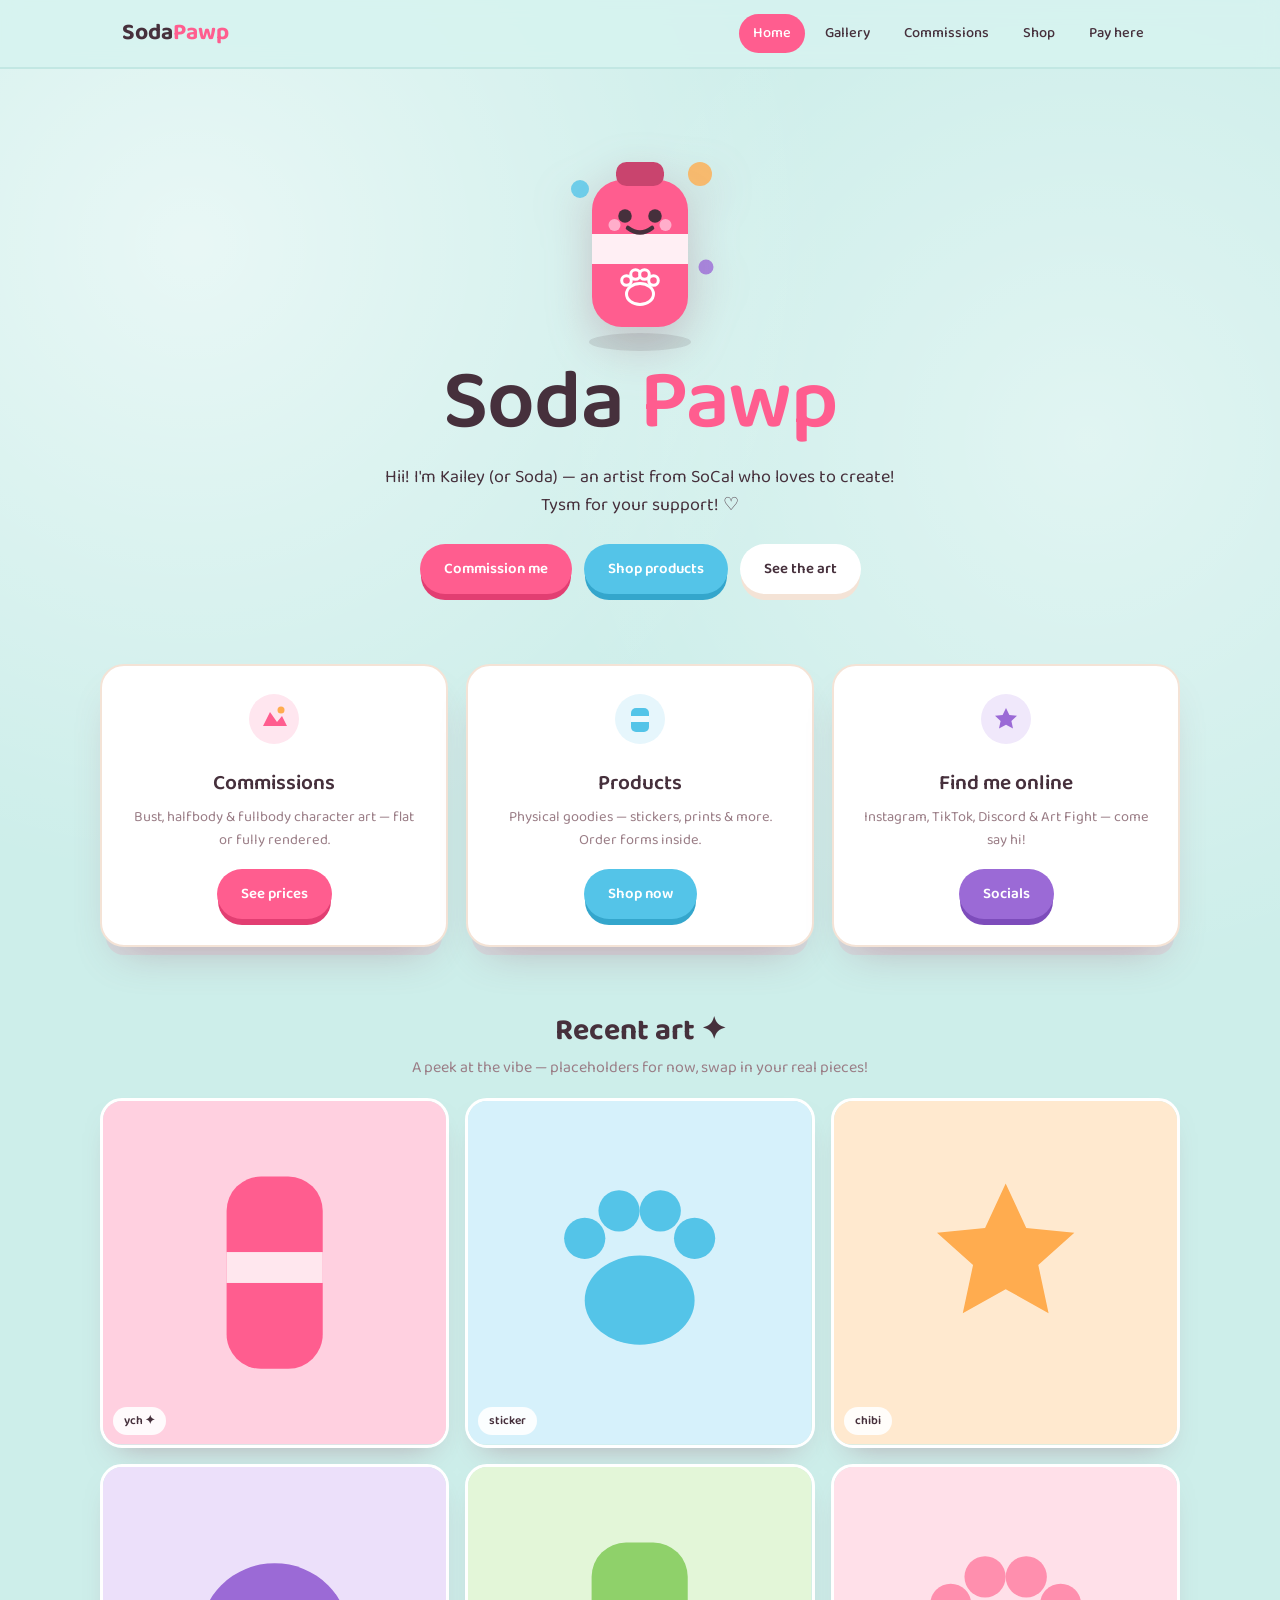
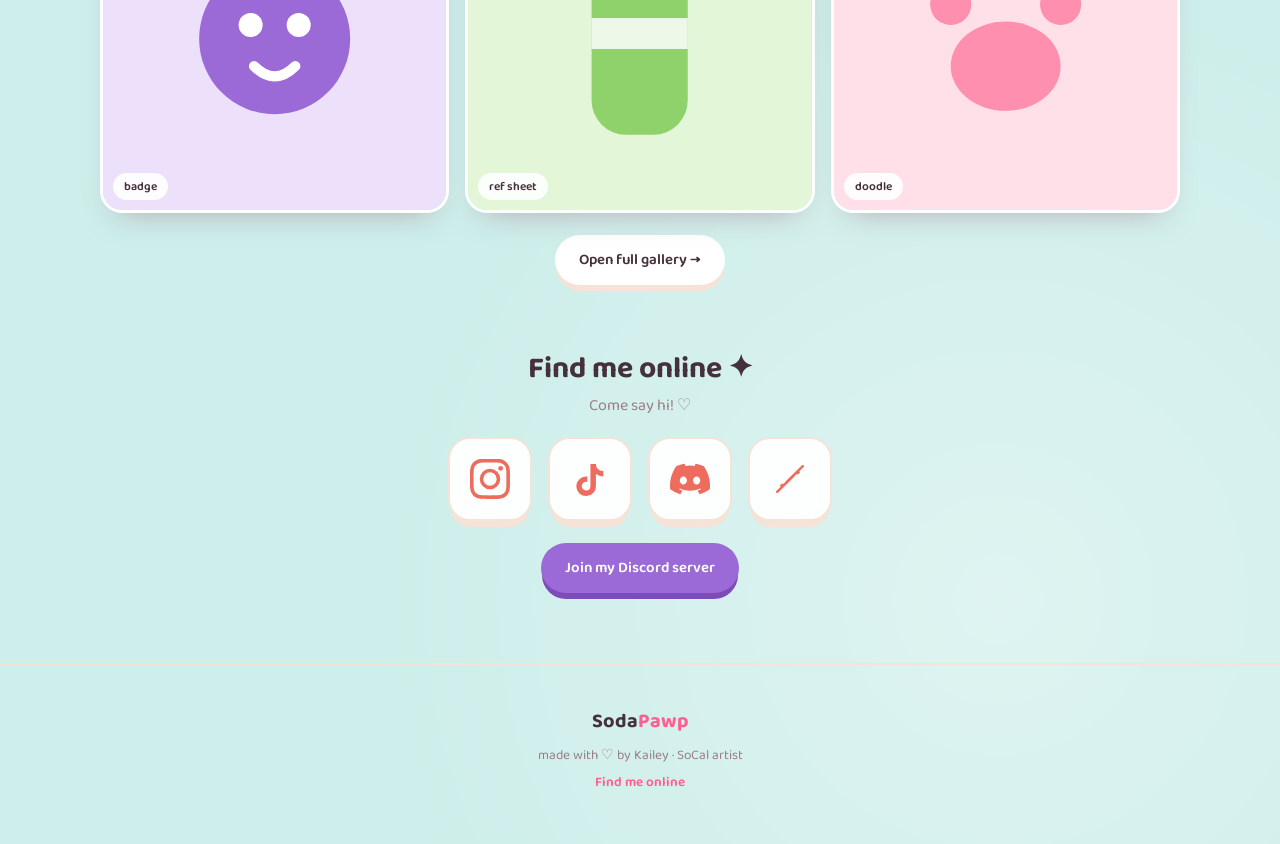
==== index.html @ 8b6763fb "Add files via upload" ====
<!DOCTYPE html>
<html lang="en">
<head>
<meta charset="UTF-8" />
<meta name="viewport" content="width=device-width, initial-scale=1.0" />
<title>Soda Pawp — art by Kailey</title>
<link rel="preconnect" href="https://fonts.googleapis.com" />
<link rel="preconnect" href="https://fonts.gstatic.com" crossorigin />
<link href="https://fonts.googleapis.com/css2?family=Baloo+2:wght@400;500;600;700;800&display=swap" rel="stylesheet" />
<link rel="stylesheet" href="style.css" />
</head>
<body>

<div class="bubbles">
  <span style="left:6%;width:40px;height:40px;background:#ff5d8f;animation-duration:15s"></span>
  <span style="left:20%;width:22px;height:22px;background:#54c4e8;animation-duration:11s;animation-delay:2s"></span>
  <span style="left:38%;width:32px;height:32px;background:#ffac4f;animation-duration:18s;animation-delay:1s"></span>
  <span style="left:55%;width:18px;height:18px;background:#9b6ad6;animation-duration:9s;animation-delay:3s"></span>
  <span style="left:70%;width:46px;height:46px;background:#8fd16a;animation-duration:20s"></span>
  <span style="left:84%;width:26px;height:26px;background:#ff5d8f;animation-duration:13s;animation-delay:2.5s"></span>
  <span style="left:92%;width:16px;height:16px;background:#54c4e8;animation-duration:10s;animation-delay:1.5s"></span>
</div>

<header>
  <div class="nav-in">
    <a class="logo" href="index.html">
      <img class="logomark" src="logo.png" alt="Soda Pawp" onerror="this.style.display='none';this.nextElementSibling.style.display='inline'">
      <span class="logo-fallback" style="display:none">Soda<b>Pawp</b></span>
    </a>
    <nav class="nav">
      <a href="index.html" class="active">Home</a>
      <a href="gallery.html">Gallery</a>
      <a href="commissions.html">Commissions</a>
      <a href="shop.html">Shop</a>
      <a href="pay.html">Pay here</a>
    </nav>
  </div>
</header>

<main>
  <section class="hero wrap">
    <img class="pfp" src="pfp.png" alt="Soda" onerror="this.style.display='none';this.nextElementSibling.style.display='block'">
    <svg class="mascot" viewBox="0 0 120 150" xmlns="http://www.w3.org/2000/svg" style="display:none">
      <ellipse cx="60" cy="142" rx="34" ry="6" fill="#46303c" opacity=".12"/>
      <rect x="28" y="34" width="64" height="98" rx="20" fill="#ff5d8f"/>
      <rect x="28" y="70" width="64" height="20" fill="#fff" opacity=".9"/>
      <rect x="44" y="22" width="32" height="16" rx="7" fill="#c9446e"/>
      <circle cx="50" cy="58" r="4.5" fill="#46303c"/><circle cx="70" cy="58" r="4.5" fill="#46303c"/>
      <path d="M52 66 Q60 72 68 66" stroke="#46303c" stroke-width="3" fill="none" stroke-linecap="round"/>
      <circle cx="43" cy="64" r="4" fill="#ffaecb"/><circle cx="77" cy="64" r="4" fill="#ffaecb"/>
      <!-- little paw on the belly -->
      <g transform="translate(60,108)" fill="#ff5d8f" stroke="#fff" stroke-width="2">
        <ellipse cx="0" cy="2" rx="9" ry="7"/><circle cx="-9" cy="-7" r="3.2"/><circle cx="-3" cy="-11" r="3.2"/><circle cx="3" cy="-11" r="3.2"/><circle cx="9" cy="-7" r="3.2"/>
      </g>
      <circle cx="20" cy="40" r="6" fill="#54c4e8" opacity=".8"/><circle cx="100" cy="30" r="8" fill="#ffac4f" opacity=".8"/><circle cx="104" cy="92" r="5" fill="#9b6ad6" opacity=".8"/>
    </svg>
    <img class="hero-logo" src="logo.png" alt="Soda Pawp" onerror="this.style.display='none';this.nextElementSibling.style.display='block'">
    <h1 style="display:none">Soda <span class="pop">Pawp</span></h1>
    <p class="lede">Hii! I'm Kailey (or Soda) — an artist from SoCal who loves to create! Tysm for your support! ♡</p>
    <div class="cta-row">
      <a class="btn btn-cherry" href="commissions.html">Commission me</a>
      <a class="btn btn-blue" href="shop.html">Shop products</a>
      <a class="btn btn-ghost" href="gallery.html">See the art</a>
    </div>
  </section>

  <section class="section wrap">
    <div class="cards">
      <div class="card">
        <svg class="ico" viewBox="0 0 54 54"><circle cx="27" cy="27" r="25" fill="#ffe6ef"/><path d="M16 34 L23 20 L30 30 L35 24 L40 34 Z" fill="#ff5d8f"/><circle cx="34" cy="18" r="3.5" fill="#ffac4f"/></svg>
        <h3>Commissions</h3>
        <p>Bust, halfbody &amp; fullbody character art — flat or fully rendered.</p>
        <a class="btn btn-cherry" href="commissions.html">See prices</a>
      </div>
      <div class="card">
        <svg class="ico" viewBox="0 0 54 54"><circle cx="27" cy="27" r="25" fill="#e6f6fc"/><rect x="18" y="16" width="18" height="24" rx="5" fill="#54c4e8"/><rect x="18" y="24" width="18" height="6" fill="#fff" opacity=".9"/></svg>
        <h3>Products</h3>
        <p>Physical goodies — stickers, prints &amp; more. Order forms inside.</p>
        <a class="btn btn-blue" href="shop.html">Shop now</a>
      </div>
      <div class="card">
        <svg class="ico" viewBox="0 0 54 54"><circle cx="27" cy="27" r="25" fill="#f0e8fb"/><path d="M27 16 l3.4 7 7.6 .8 -5.6 5.2 1.6 7.5 -7-3.8 -7 3.8 1.6-7.5 -5.6-5.2 7.6-.8 Z" fill="#9b6ad6"/></svg>
        <h3>Find me online</h3>
        <p>Instagram, TikTok, Discord &amp; Art Fight — come say hi!</p>
        <a class="btn btn-grape" href="#socials">Socials</a>
      </div>
    </div>
  </section>

  <section class="section wrap">
    <div class="center" style="margin-bottom:18px;">
      <h2 style="font-size:30px;">Recent art ✦</h2>
      <p style="color:var(--soft)">A peek at the vibe — placeholders for now, swap in your real pieces!</p>
    </div>
    <div class="art-grid" id="artGrid"></div>
    <div class="row-btns" style="margin-top:22px;">
      <a class="btn btn-ghost" href="gallery.html">Open full gallery →</a>
    </div>
  </section>

  <section class="section wrap" id="socials">
    <div class="center" style="margin-bottom:18px;">
      <h2 style="font-size:30px;">Find me online ✦</h2>
      <p style="color:var(--soft)">Come say hi! ♡</p>
    </div>
    <div class="socials">
      <a class="social" href="https://www.instagram.com/soda_pawp" target="_blank" rel="noopener" aria-label="Instagram" title="Instagram">
        <svg viewBox="0 0 24 24"><path d="M12 2.16c3.2 0 3.58.01 4.85.07 1.17.05 1.8.25 2.23.41.56.22.96.48 1.38.9.42.42.68.82.9 1.38.16.42.36 1.06.41 2.23.06 1.27.07 1.65.07 4.85s-.01 3.58-.07 4.85c-.05 1.17-.25 1.8-.41 2.23-.22.56-.48.96-.9 1.38-.42.42-.82.68-1.38.9-.42.16-1.06.36-2.23.41-1.27.06-1.65.07-4.85.07s-3.58-.01-4.85-.07c-1.17-.05-1.8-.25-2.23-.41-.56-.22-.96-.48-1.38-.9-.42-.42-.68-.82-.9-1.38-.16-.42-.36-1.06-.41-2.23C2.17 15.58 2.16 15.2 2.16 12s.01-3.58.07-4.85c.05-1.17.25-1.8.41-2.23.22-.56.48-.96.9-1.38.42-.42.82-.68 1.38-.9.42-.16 1.06-.36 2.23-.41C8.42 2.17 8.8 2.16 12 2.16M12 0C8.74 0 8.33.01 7.05.07 5.78.13 4.9.33 4.14.63c-.79.31-1.46.72-2.12 1.38C1.36 2.67.95 3.34.63 4.14.33 4.9.13 5.78.07 7.05.01 8.33 0 8.74 0 12s.01 3.67.07 4.95c.06 1.27.26 2.15.56 2.91.31.79.72 1.46 1.38 2.12.66.66 1.33 1.07 2.12 1.38.76.3 1.64.5 2.91.56C8.33 23.99 8.74 24 12 24s3.67-.01 4.95-.07c1.27-.06 2.15-.26 2.91-.56.79-.31 1.46-.72 2.12-1.38.66-.66 1.07-1.33 1.38-2.12.3-.76.5-1.64.56-2.91.06-1.28.07-1.69.07-4.95s-.01-3.67-.07-4.95c-.06-1.27-.26-2.15-.56-2.91-.31-.79-.72-1.46-1.38-2.12C21.33 1.36 20.66.95 19.86.63 19.1.33 18.22.13 16.95.07 15.67.01 15.26 0 12 0z"/><path d="M12 5.84A6.16 6.16 0 1 0 18.16 12 6.16 6.16 0 0 0 12 5.84zM12 16a4 4 0 1 1 4-4 4 4 0 0 1-4 4z"/><circle cx="18.41" cy="5.59" r="1.44"/></svg>
      </a>
      <a class="social" href="https://www.tiktok.com/@soda_pawp" target="_blank" rel="noopener" aria-label="TikTok" title="TikTok">
        <svg viewBox="0 0 24 24"><path d="M16.6 5.82a4.28 4.28 0 0 1-1.05-2.82h-3.3v13.4a2.59 2.59 0 0 1-2.59 2.5 2.59 2.59 0 1 1 .73-5.07v-3.3a5.85 5.85 0 0 0-.73-.05A5.89 5.89 0 1 0 15.55 16V9.01a7.56 7.56 0 0 0 4.45 1.43V7.14a4.28 4.28 0 0 1-3.4-1.32z"/></svg>
      </a>
      <a class="social" href="https://discord.com/users/541705473372454942" target="_blank" rel="noopener" aria-label="Discord" title="Discord">
        <svg viewBox="0 0 24 24"><path d="M20.32 4.37A19.8 19.8 0 0 0 15.45 2.86a.07.07 0 0 0-.08.04c-.21.37-.44.86-.6 1.24a18.27 18.27 0 0 0-5.48 0 12.6 12.6 0 0 0-.61-1.24.08.08 0 0 0-.08-.04A19.74 19.74 0 0 0 3.7 4.37a.07.07 0 0 0-.03.03C.53 9.05-.32 13.58.1 18.06a.08.08 0 0 0 .03.05 19.9 19.9 0 0 0 5.99 3.03.08.08 0 0 0 .09-.03c.46-.63.87-1.29 1.23-1.99a.08.08 0 0 0-.04-.11 13.1 13.1 0 0 1-1.87-.89.08.08 0 0 1-.01-.13c.13-.09.25-.19.37-.29a.08.08 0 0 1 .08-.01c3.93 1.79 8.18 1.79 12.06 0a.08.08 0 0 1 .08.01c.12.1.24.2.37.29a.08.08 0 0 1-.01.13c-.6.35-1.22.65-1.87.89a.08.08 0 0 0-.04.11c.36.7.78 1.36 1.23 1.99a.08.08 0 0 0 .09.03 19.84 19.84 0 0 0 6-3.03.08.08 0 0 0 .03-.05c.5-5.18-.84-9.67-3.55-13.66a.06.06 0 0 0-.03-.03zM8.02 15.33c-1.18 0-2.16-1.08-2.16-2.42s.96-2.42 2.16-2.42c1.21 0 2.18 1.09 2.16 2.42 0 1.34-.96 2.42-2.16 2.42zm7.97 0c-1.18 0-2.16-1.08-2.16-2.42s.96-2.42 2.16-2.42c1.21 0 2.18 1.09 2.16 2.42 0 1.34-.95 2.42-2.16 2.42z"/></svg>
      </a>
      <a class="social" href="https://artfight.net/~Soda_Pawp" target="_blank" rel="noopener" aria-label="Art Fight" title="Art Fight">
        <svg viewBox="0 0 24 24"><path d="M3.8 20.2c-.3-.3-.3-.74 0-1.04L14 9l1.04 1.04L4.84 20.2c-.3.3-.74.3-1.04 0zM15.66 8.34l1.4-1.4 1.04 1.04-1.4 1.4-1.04-1.04z"/><path d="M20.2 3.8c.3.3.3.74 0 1.04L10 15.04 8.96 14 19.16 3.8c.3-.3.74-.3 1.04 0zM8.34 15.66l-1.4 1.4L5.9 16l1.4-1.4 1.04 1.06z"/></svg>
      </a>
    </div>
    <div class="row-btns" style="margin-top:22px;">
      <a class="btn btn-grape" href="https://discord.gg/8Wh9SK5pm" target="_blank" rel="noopener">Join my Discord server</a>
    </div>
  </section>
</main>

<footer>
  <a class="logo" href="index.html"><img class="logomark" src="logo.png" alt="Soda Pawp" onerror="this.style.display='none';this.nextElementSibling.style.display='inline'"><span class="logo-fallback" style="display:none">Soda<b>Pawp</b></span></a>
  <div>made with ♡ by Kailey · SoCal artist</div>
  <div style="margin-top:6px;"><a href="contact.html">Find me online</a></div>
</footer>

<script src="images.js"></script>
<script>
  // cute placeholder art tiles (swap for real images later)
  const palettes=[['#ff5d8f','#ffd0e0'],['#54c4e8','#d6f1fb'],['#ffac4f','#ffe9cf'],['#9b6ad6','#ece0fa'],['#8fd16a','#e3f6d8'],['#ff8fae','#ffe0e9']];
  const motifs=[
    c=>`<rect x="36" y="22" width="28" height="56" rx="10" fill="${c[0]}"/><rect x="36" y="44" width="28" height="9" fill="#fff" opacity=".85"/>`,
    c=>`<g fill="${c[0]}"><ellipse cx="50" cy="58" rx="16" ry="13"/><circle cx="34" cy="40" r="6"/><circle cx="44" cy="32" r="6"/><circle cx="56" cy="32" r="6"/><circle cx="66" cy="40" r="6"/></g>`,
    c=>`<path d="M50 24 l6 13 14 1.4 -10.5 9.4 3 14 -12.5-7 -12.5 7 3-14 -10.5-9.4 14-1.4 Z" fill="${c[0]}"/>`,
    c=>`<circle cx="50" cy="50" r="22" fill="${c[0]}"/><circle cx="43" cy="46" r="3.5" fill="#fff"/><circle cx="57" cy="46" r="3.5" fill="#fff"/><path d="M44 58 Q50 64 56 58" stroke="#fff" stroke-width="3" fill="none" stroke-linecap="round"/>`
  ];
  const tags=['ych ✦','sticker','chibi','badge','ref sheet','doodle'];
  const drive=window.SODA_IMAGES||[];const driveUrl=window.driveUrl;
  let html='';
  for(let i=0;i<6;i++){const c=palettes[i%palettes.length];const m=motifs[i%motifs.length];
    const src=drive[i]?driveUrl(drive[i]):`images/art-${i+1}.jpg`;
    html+=`<a class="art" href="gallery.html"><svg viewBox="0 0 100 100"><rect width="100" height="100" fill="${c[1]}"/>${m(c)}</svg><img src="${src}" alt="" referrerpolicy="no-referrer" onerror="this.remove()"><span class="tag">${tags[i%tags.length]}</span></a>`;}
  document.getElementById('artGrid').innerHTML=html;
</script>
</body>
</html>
---- style.css ----
/* ===== Soda Pawp — fizzy soda-pop styles ===== */
:root{
  --cream:#fff6ec;     /* cream soda background */
  --paper:#ffffff;
  --ink:#46303c;       /* deep plum-brown text */
  --soft:#9a7d86;
  --cherry:#ff5d8f;    /* primary pink pop */
  --grape:#9b6ad6;
  --blue:#54c4e8;
  --orange:#ffac4f;
  --lime:#8fd16a;
  --line:#f4e3d6;
  --shadow:0 14px 0 -6px rgba(255,93,143,.12), 0 22px 44px -22px rgba(150,90,110,.45);
}
*{box-sizing:border-box;margin:0;padding:0;}
html{scroll-behavior:smooth;}
body{
  font-family:'Baloo 2',sans-serif; color:var(--ink); background:#cdeeea;
  line-height:1.6; -webkit-font-smoothing:antialiased; overflow-x:hidden;
  background-image:radial-gradient(circle at 15% 10%, rgba(255,255,255,.55), transparent 26%),
                   radial-gradient(circle at 85% 18%, rgba(255,255,255,.4), transparent 24%),
                   radial-gradient(circle at 78% 90%, rgba(255,255,255,.35), transparent 26%);
}
.wrap{max-width:1080px;margin:0 auto;padding:0 22px;}
h1,h2,h3,.logo,.btn,.nav a,.pill{font-family:'Baloo 2',sans-serif;font-weight:700;}
a{color:inherit;}

/* floating bubbles */
.bubbles{position:fixed;inset:0;z-index:0;pointer-events:none;overflow:hidden;}
.bubbles span{position:absolute;bottom:-60px;opacity:.7;animation:rise linear infinite;
  clip-path:polygon(50% 0%,61% 35%,98% 35%,68% 57%,79% 91%,50% 70%,21% 91%,32% 57%,2% 35%,39% 35%);}
@keyframes rise{to{transform:translateY(-115vh) rotate(40deg);opacity:0;}}

/* nav */
header{position:sticky;top:0;z-index:30;background:rgba(214,243,240,.88);backdrop-filter:blur(10px);border-bottom:2px solid #c2e7e3;}
.nav-in{display:flex;align-items:center;justify-content:space-between;gap:14px;padding:14px 22px;max-width:1080px;margin:0 auto;}
.logo{display:flex;align-items:center;gap:9px;font-size:23px;font-weight:700;color:var(--ink);text-decoration:none;}
.logo .can{width:26px;height:32px;}
.logo .logomark{height:42px;width:auto;display:block;}
.logo b{color:var(--cherry);}
footer .logo .logomark{height:34px;}
.nav{display:flex;gap:6px;flex-wrap:wrap;}
.nav a{font-size:14.5px;font-weight:500;text-decoration:none;padding:8px 14px;border-radius:30px;transition:.18s;color:var(--ink);}
.nav a:hover{background:#fff;box-shadow:0 4px 14px -6px rgba(150,90,110,.4);}
.nav a.active{background:var(--cherry);color:#fff;}
@media(max-width:620px){.nav a{padding:7px 10px;font-size:13px;}.logo{font-size:19px;}}

/* buttons */
.btn{display:inline-flex;align-items:center;gap:8px;font-size:15px;font-weight:600;text-decoration:none;
  padding:13px 24px;border-radius:40px;border:none;cursor:pointer;transition:transform .15s, box-shadow .15s;}
.btn:active{transform:translateY(2px);}
.btn-cherry{background:var(--cherry);color:#fff;box-shadow:0 7px 0 -1px #e23e72;}
.btn-cherry:hover{transform:translateY(-2px);box-shadow:0 9px 0 -1px #e23e72;}
.btn-grape{background:var(--grape);color:#fff;box-shadow:0 7px 0 -1px #7d4cbb;}
.btn-grape:hover{transform:translateY(-2px);}
.btn-blue{background:var(--blue);color:#fff;box-shadow:0 7px 0 -1px #34a6cc;}
.btn-blue:hover{transform:translateY(-2px);}
.btn-ghost{background:#fff;color:var(--ink);box-shadow:0 7px 0 -1px var(--line);}
.btn-ghost:hover{transform:translateY(-2px);}

/* page shell */
main{position:relative;z-index:1;}
.page-head{text-align:center;padding:54px 0 26px;}
.page-head h1{font-size:clamp(34px,6vw,52px);font-weight:600;line-height:1.05;}
.page-head p{color:var(--soft);font-size:16px;margin-top:10px;}
.section{padding:30px 0;}

/* sticker badge */
.pill{display:inline-block;font-size:12.5px;font-weight:600;letter-spacing:.4px;padding:6px 14px;border-radius:30px;
  background:#fff;border:2px dashed var(--orange);color:var(--ink);transform:rotate(-2deg);}
.pill.open{border-color:var(--lime);} .pill.closed{border-color:var(--cherry);}

/* hero */
.hero{text-align:center;padding:60px 0 40px;}
.hero h1{font-size:clamp(42px,9vw,84px);font-weight:600;line-height:.98;letter-spacing:-1px;}
.hero h1 .pop{color:var(--cherry);}
.hero .mascot{width:clamp(120px,28vw,180px);height:auto;margin:0 auto 8px;display:block;filter:drop-shadow(0 16px 22px rgba(150,90,110,.3));}
.hero .lede{max-width:520px;margin:18px auto 8px;font-size:18px;color:var(--ink);}
.hero .cta-row{display:flex;gap:12px;justify-content:center;flex-wrap:wrap;margin-top:24px;}

/* cards grid */
.cards{display:grid;grid-template-columns:repeat(3,1fr);gap:18px;}
@media(max-width:760px){.cards{grid-template-columns:1fr;}}
.card{background:var(--paper);border:2px solid var(--line);border-radius:24px;padding:26px;text-align:center;
  box-shadow:var(--shadow);transition:transform .18s;}
.card:hover{transform:translateY(-5px) rotate(-.6deg);}
.card .ico{width:54px;height:54px;margin:0 auto 12px;}
.card h3{font-size:21px;font-weight:600;margin-bottom:6px;}
.card p{color:var(--soft);font-size:14.5px;margin-bottom:16px;}

/* hero profile pic */
.hero .pfp{width:clamp(150px,32vw,210px);height:auto;border-radius:50%;margin:0 auto 10px;display:block;
  box-shadow:0 16px 30px -16px rgba(60,110,110,.5);}
.hero .hero-logo{width:min(460px,84%);height:auto;display:block;margin:6px auto 0;}

/* social icon buttons */
.socials{display:flex;gap:16px;justify-content:center;flex-wrap:wrap;}
.social{width:84px;height:84px;background:#fdfffe;border:2px solid var(--line);border-radius:22px;
  display:flex;align-items:center;justify-content:center;box-shadow:0 9px 0 -3px var(--line);transition:transform .16s,box-shadow .16s;}
.social:hover{transform:translateY(-4px) rotate(-2deg);box-shadow:0 13px 0 -3px var(--line);}
.social svg{width:40px;height:40px;fill:#ee6c5d;}
@media(max-width:480px){.social{width:70px;height:70px;}.social svg{width:34px;height:34px;}}

/* how to order steps */
.steps{display:grid;grid-template-columns:repeat(3,1fr);gap:16px;max-width:820px;margin:0 auto;}
@media(max-width:760px){.steps{grid-template-columns:1fr;}}
.step{background:var(--paper);border:2px solid var(--line);border-radius:22px;padding:24px 22px;text-align:center;box-shadow:var(--shadow);}
.step .num{width:42px;height:42px;line-height:42px;border-radius:50%;background:var(--cherry);color:#fff;font-family:'Baloo 2',sans-serif;font-weight:700;font-size:20px;margin:0 auto 12px;}
.step h3{font-size:18px;margin-bottom:6px;}
.step p{color:var(--soft);font-size:14px;}

/* art grid */
.art-grid{display:grid;grid-template-columns:repeat(3,1fr);gap:16px;}
@media(max-width:760px){.art-grid{grid-template-columns:repeat(2,1fr);}}
.art{display:block;aspect-ratio:1/1;border-radius:22px;overflow:hidden;position:relative;border:3px solid #fff;
  box-shadow:0 16px 30px -18px rgba(150,90,110,.5);transition:transform .18s;text-decoration:none;color:inherit;}
.art:hover{transform:scale(1.03) rotate(-1deg);}
.art svg{position:absolute;inset:0;width:100%;height:100%;}
.art img{position:absolute;inset:0;width:100%;height:100%;object-fit:cover;z-index:1;}
.art .tag{position:absolute;left:10px;bottom:10px;font-family:'Baloo 2',sans-serif;font-size:12px;font-weight:600;
  background:rgba(255,255,255,.9);padding:4px 11px;border-radius:20px;color:var(--ink);}

/* price cards */
.prices{display:grid;grid-template-columns:repeat(3,1fr);gap:18px;}
@media(max-width:760px){.prices{grid-template-columns:1fr;}}
.price{background:var(--paper);border:2px solid var(--line);border-radius:24px;padding:24px;text-align:center;box-shadow:var(--shadow);}
.price .ptype{font-family:'Baloo 2',sans-serif;font-size:20px;font-weight:600;margin-bottom:14px;}
.price .row{display:flex;justify-content:space-between;font-size:15px;padding:9px 0;border-top:1px dashed var(--line);}
.price .row span:first-child{color:var(--soft);}
.price .row b{font-family:'Baloo 2',sans-serif;color:var(--cherry);font-size:18px;}

.note{background:#fff;border:2px dashed var(--line);border-radius:20px;padding:18px 22px;text-align:center;color:var(--soft);font-size:14.5px;}
.center{text-align:center;}
.row-btns{display:flex;gap:12px;justify-content:center;flex-wrap:wrap;margin-top:8px;}

/* pay / social list */
.linklist{display:grid;grid-template-columns:repeat(2,1fr);gap:12px;max-width:640px;margin:0 auto;}
@media(max-width:560px){.linklist{grid-template-columns:1fr;}}
.linkrow{display:flex;align-items:center;gap:12px;background:#fff;border:2px solid var(--line);border-radius:18px;
  padding:14px 18px;text-decoration:none;font-weight:600;font-family:'Baloo 2',sans-serif;transition:.16s;box-shadow:0 8px 0 -3px var(--line);}
.linkrow:hover{transform:translateY(-3px);border-color:var(--cherry);}
.linkrow .dot{width:17px;height:17px;flex:none;
  clip-path:polygon(50% 0%,61% 35%,98% 35%,68% 57%,79% 91%,50% 70%,21% 91%,32% 57%,2% 35%,39% 35%);}

/* TOS page */
.tos{max-width:760px;margin:0 auto;}
.tos-card{background:var(--paper);border:2px solid var(--line);border-radius:22px;padding:26px 28px;margin-bottom:18px;box-shadow:var(--shadow);}
.tos-card h2{color:var(--cherry);font-size:22px;margin-bottom:14px;}
.tos-card p{margin-bottom:12px;}
.tos-card ul{list-style:none;padding:0;margin:0;}
.tos-card ul li{position:relative;padding-left:22px;margin-bottom:11px;}
.tos-card ul li::before{content:'★';position:absolute;left:0;top:0;color:var(--orange);font-size:12px;}
.tos-card ol{margin:0 0 0 20px;padding:0;}
.tos-card ol li{margin-bottom:9px;}
.tos-card ol li ul li{margin-top:9px;}
.tos-card .sub{color:var(--soft);font-size:14px;}

footer{position:relative;z-index:1;text-align:center;padding:40px 20px 50px;color:var(--soft);font-size:13.5px;border-top:2px solid var(--line);margin-top:40px;}
footer .logo{justify-content:center;margin-bottom:8px;font-size:20px;}
footer a{color:var(--cherry);text-decoration:none;font-weight:600;}
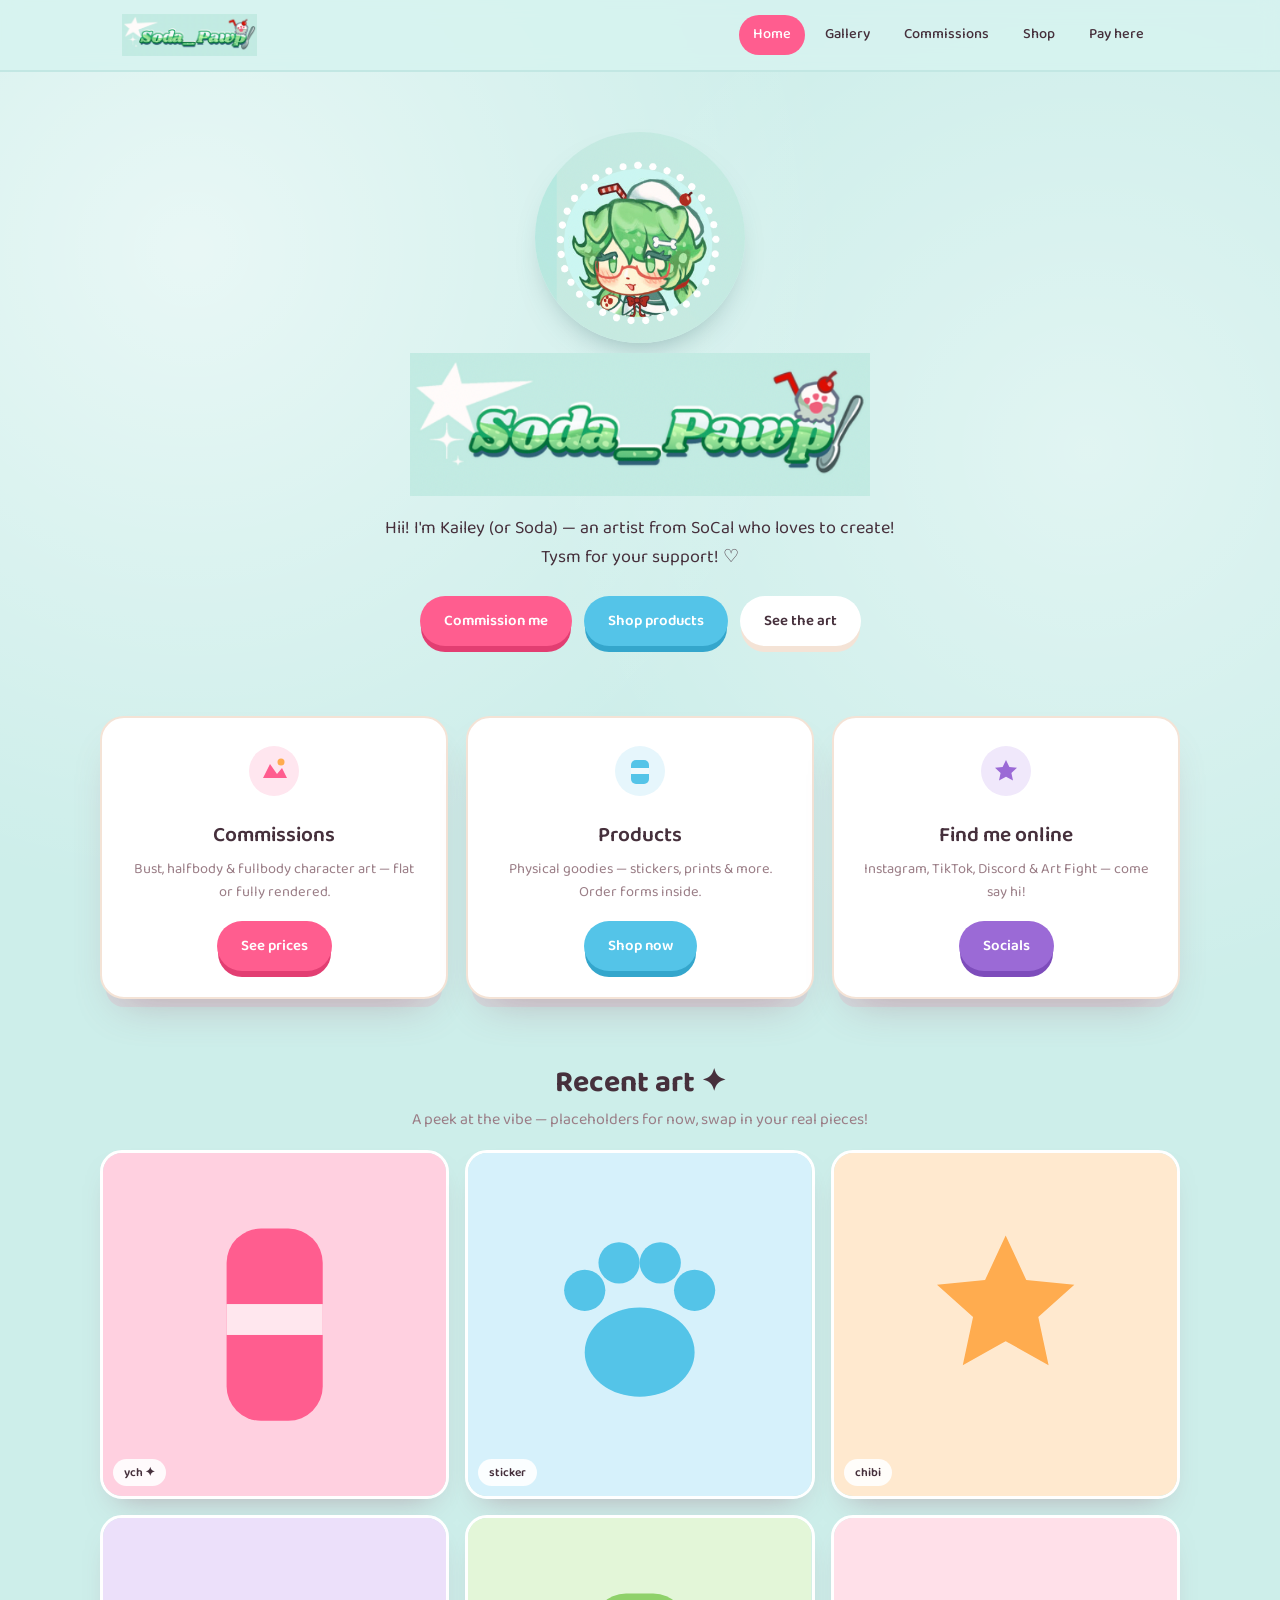
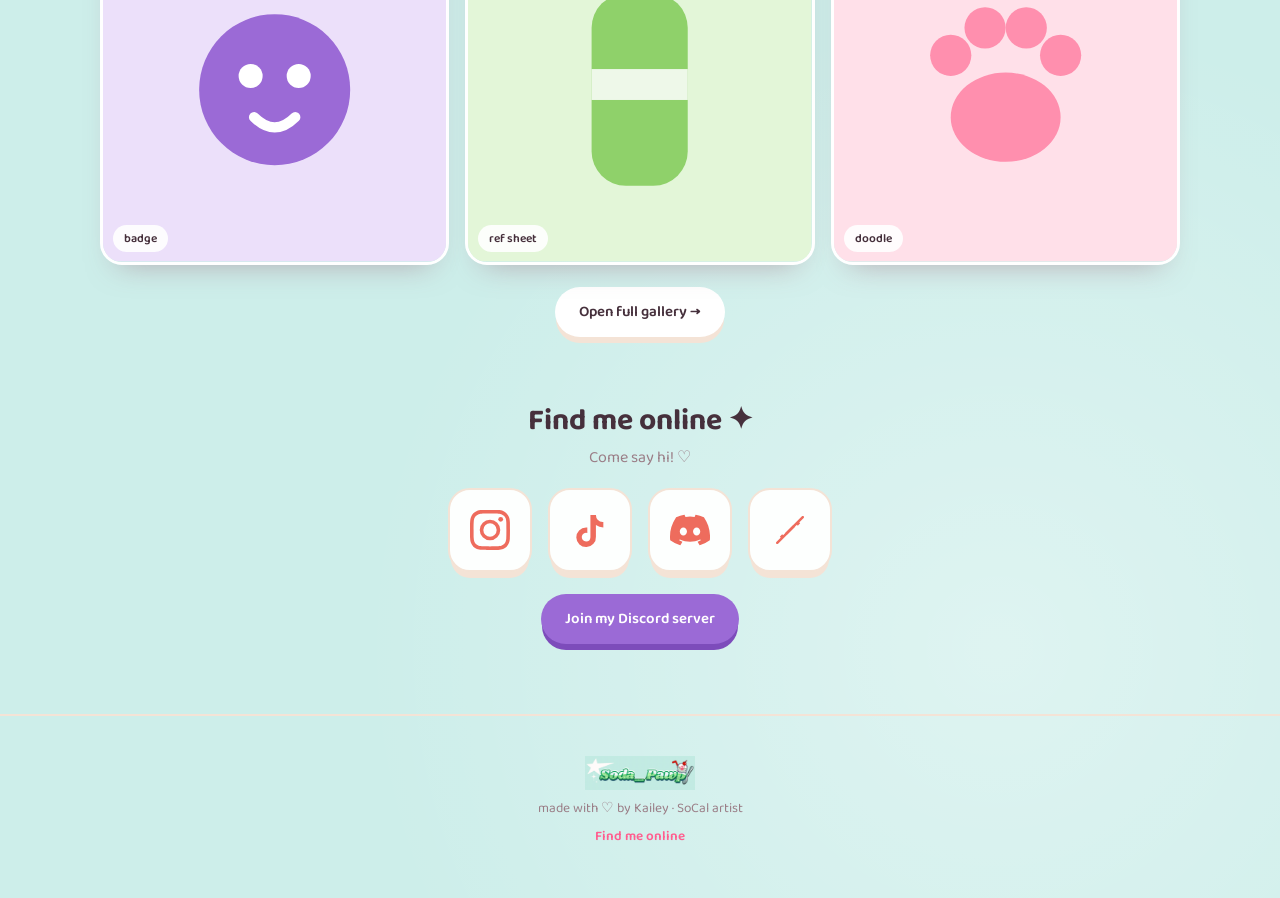
==== commit 5d2ce520: "Add files via upload" ====
--- a/index.html
+++ b/index.html
@@ -143,8 +143,9 @@
   const drive=window.SODA_IMAGES||[];const driveUrl=window.driveUrl;
   let html='';
   for(let i=0;i<6;i++){const c=palettes[i%palettes.length];const m=motifs[i%motifs.length];
-    const src=drive[i]?driveUrl(drive[i]):`images/art-${i+1}.jpg`;
-    html+=`<a class="art" href="gallery.html"><svg viewBox="0 0 100 100"><rect width="100" height="100" fill="${c[1]}"/>${m(c)}</svg><img src="${src}" alt="" referrerpolicy="no-referrer" onerror="this.remove()"><span class="tag">${tags[i%tags.length]}</span></a>`;}
+    const id=drive[i];
+    const img=id?`<img src="${driveUrl(id)}" data-fid="${id}" referrerpolicy="no-referrer" onerror="driveErr(this)" alt="">`:`<img src="images/art-${i+1}.jpg" referrerpolicy="no-referrer" onerror="this.remove()" alt="">`;
+    html+=`<a class="art" href="gallery.html"><svg viewBox="0 0 100 100"><rect width="100" height="100" fill="${c[1]}"/>${m(c)}</svg>${img}<span class="tag">${tags[i%tags.length]}</span></a>`;}
   document.getElementById('artGrid').innerHTML=html;
 </script>
 </body>
--- a/style.css
+++ b/style.css
@@ -142,6 +142,15 @@
 .linkrow .dot{width:17px;height:17px;flex:none;
   clip-path:polygon(50% 0%,61% 35%,98% 35%,68% 57%,79% 91%,50% 70%,21% 91%,32% 57%,2% 35%,39% 35%);}
 
+/* purchase modal */
+.modal{position:fixed;inset:0;z-index:200;display:none;align-items:center;justify-content:center;background:rgba(70,48,60,.45);backdrop-filter:blur(3px);padding:20px;}
+.modal.show{display:flex;}
+.modal-box{background:var(--paper);border:2px solid var(--line);border-radius:26px;padding:34px 30px;max-width:360px;width:100%;text-align:center;box-shadow:var(--shadow);animation:pop .25s ease;}
+@keyframes pop{from{transform:scale(.9);opacity:0;}to{transform:none;opacity:1;}}
+.modal-box h3{font-size:25px;margin-bottom:8px;}
+.modal-box p{color:var(--soft);margin-bottom:22px;}
+.modal-box .row-btns{margin-top:0;}
+
 /* TOS page */
 .tos{max-width:760px;margin:0 auto;}
 .tos-card{background:var(--paper);border:2px solid var(--line);border-radius:22px;padding:26px 28px;margin-bottom:18px;box-shadow:var(--shadow);}
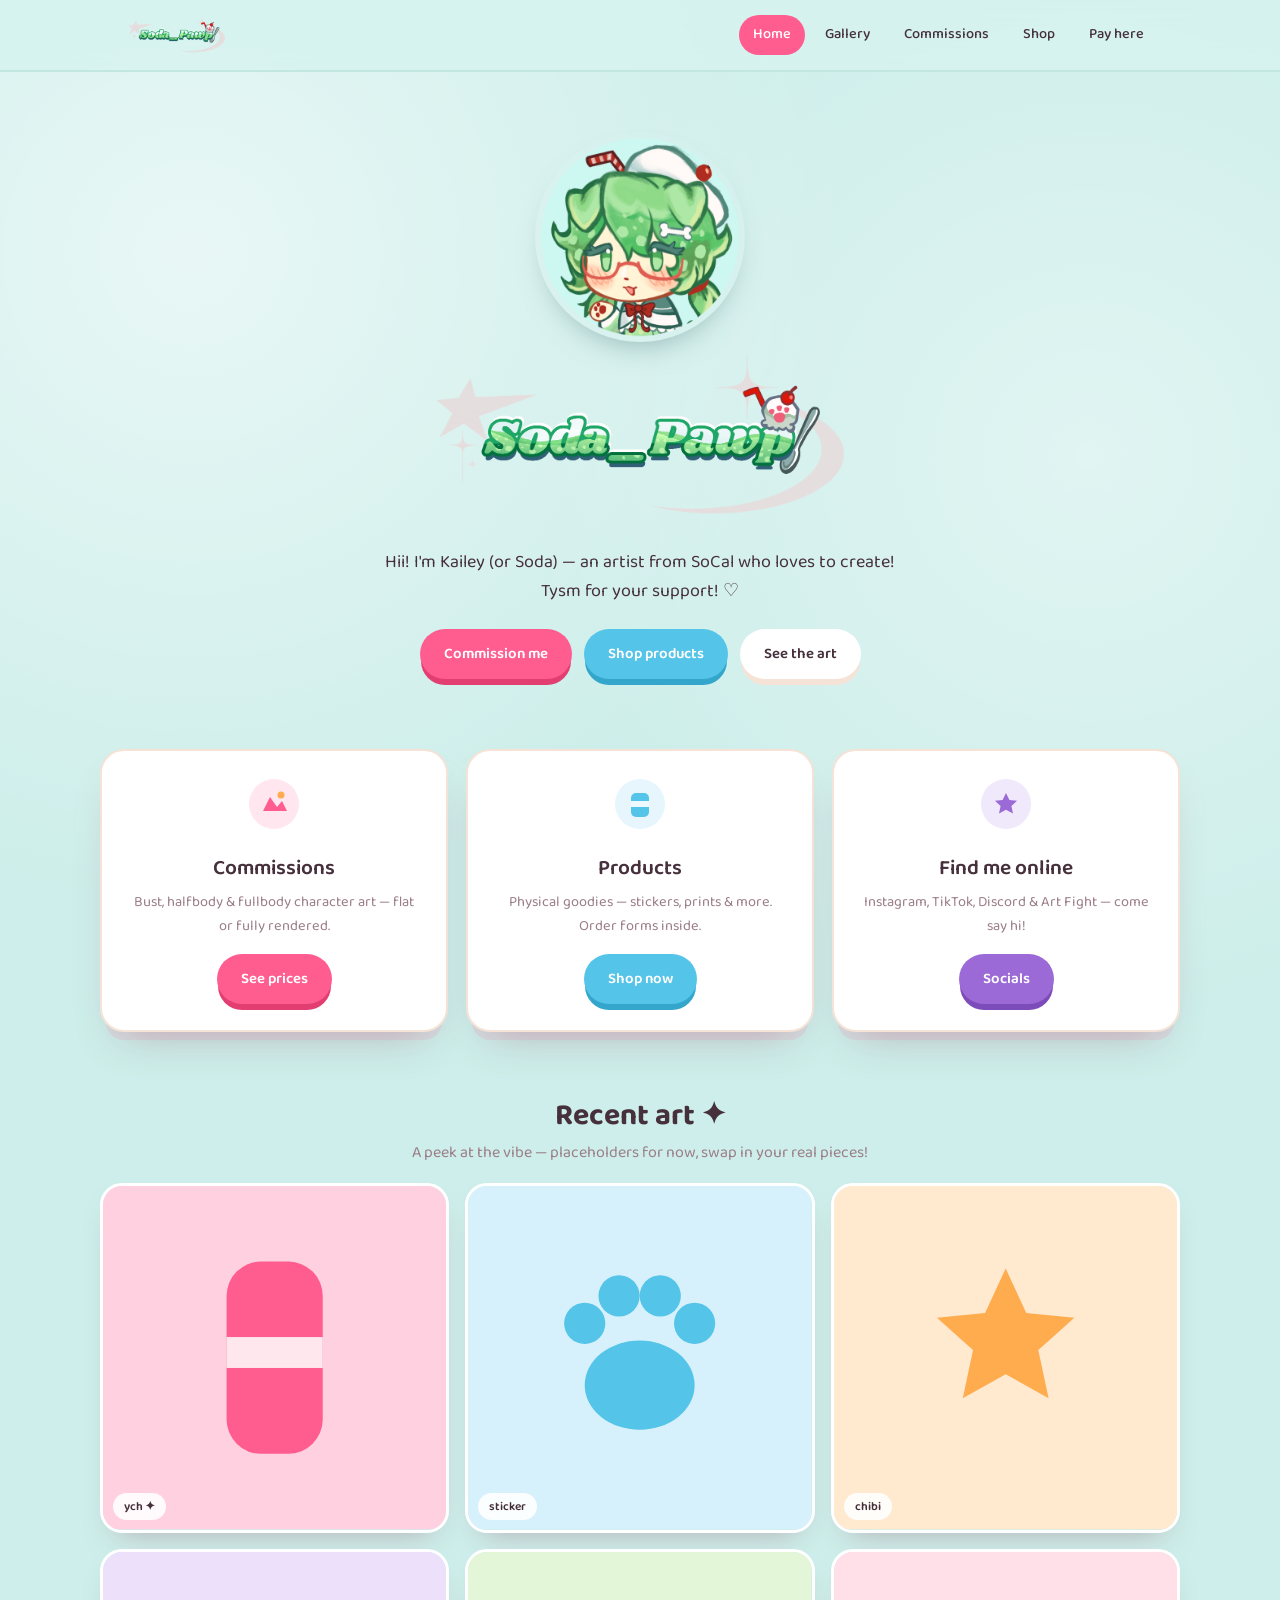
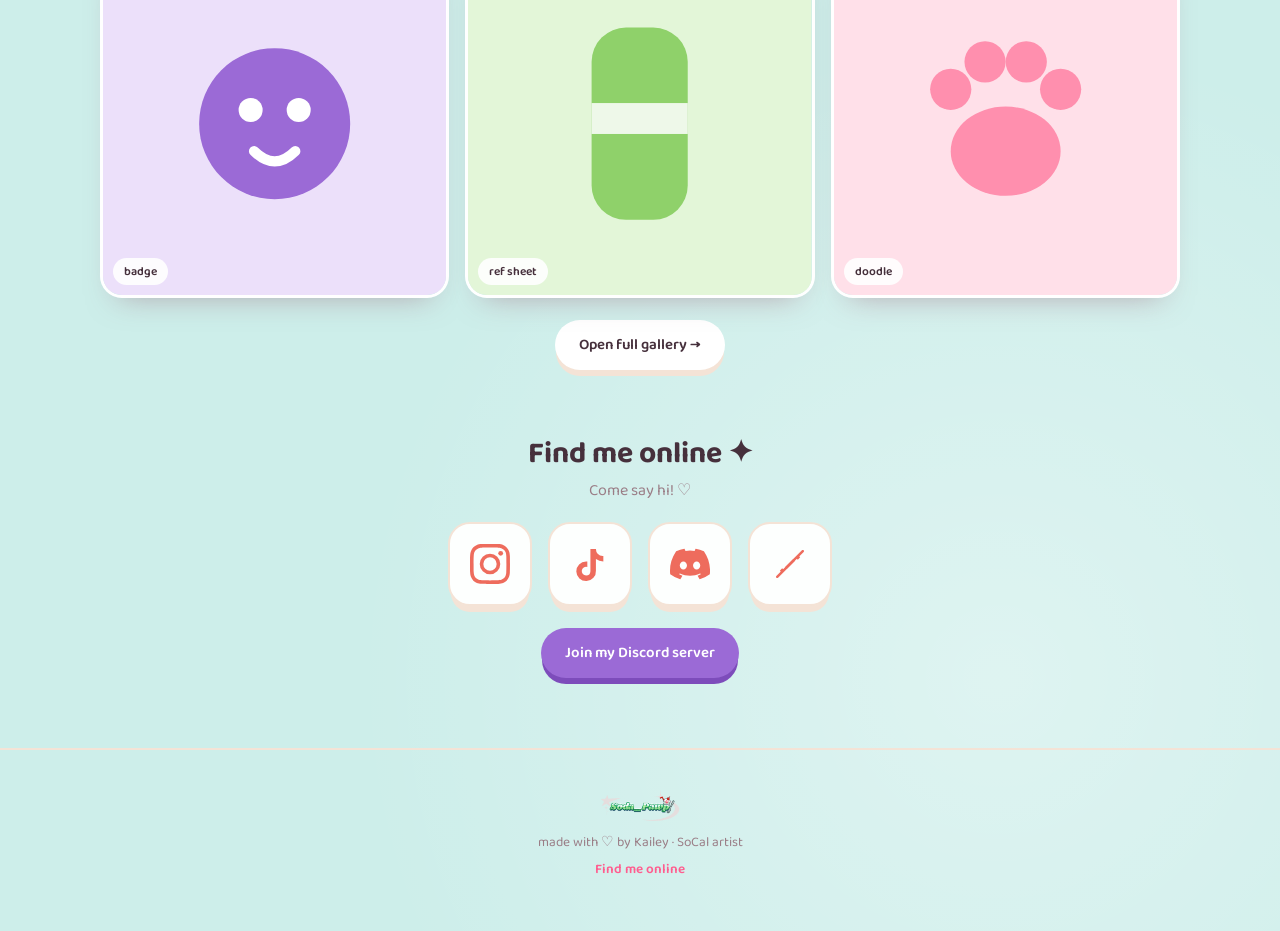
==== commit ed20ed58: "Add files via upload" ====
--- a/index.html
+++ b/index.html
@@ -24,7 +24,7 @@
 <header>
   <div class="nav-in">
     <a class="logo" href="index.html">
-      <img class="logomark" src="logo.png" alt="Soda Pawp" onerror="this.style.display='none';this.nextElementSibling.style.display='inline'">
+      <img class="logomark" src="logo1.png" alt="Soda Pawp" onerror="this.style.display='none';this.nextElementSibling.style.display='inline'">
       <span class="logo-fallback" style="display:none">Soda<b>Pawp</b></span>
     </a>
     <nav class="nav">
@@ -39,7 +39,7 @@
 
 <main>
   <section class="hero wrap">
-    <img class="pfp" src="pfp.png" alt="Soda" onerror="this.style.display='none';this.nextElementSibling.style.display='block'">
+    <img class="pfp" src="pfp1.png" alt="Soda" onerror="this.style.display='none';this.nextElementSibling.style.display='block'">
     <svg class="mascot" viewBox="0 0 120 150" xmlns="http://www.w3.org/2000/svg" style="display:none">
       <ellipse cx="60" cy="142" rx="34" ry="6" fill="#46303c" opacity=".12"/>
       <rect x="28" y="34" width="64" height="98" rx="20" fill="#ff5d8f"/>
@@ -54,7 +54,7 @@
       </g>
       <circle cx="20" cy="40" r="6" fill="#54c4e8" opacity=".8"/><circle cx="100" cy="30" r="8" fill="#ffac4f" opacity=".8"/><circle cx="104" cy="92" r="5" fill="#9b6ad6" opacity=".8"/>
     </svg>
-    <img class="hero-logo" src="logo.png" alt="Soda Pawp" onerror="this.style.display='none';this.nextElementSibling.style.display='block'">
+    <img class="hero-logo" src="logo1.png" alt="Soda Pawp" onerror="this.style.display='none';this.nextElementSibling.style.display='block'">
     <h1 style="display:none">Soda <span class="pop">Pawp</span></h1>
     <p class="lede">Hii! I'm Kailey (or Soda) — an artist from SoCal who loves to create! Tysm for your support! ♡</p>
     <div class="cta-row">
@@ -124,7 +124,7 @@
 </main>
 
 <footer>
-  <a class="logo" href="index.html"><img class="logomark" src="logo.png" alt="Soda Pawp" onerror="this.style.display='none';this.nextElementSibling.style.display='inline'"><span class="logo-fallback" style="display:none">Soda<b>Pawp</b></span></a>
+  <a class="logo" href="index.html"><img class="logomark" src="logo1.png" alt="Soda Pawp" onerror="this.style.display='none';this.nextElementSibling.style.display='inline'"><span class="logo-fallback" style="display:none">Soda<b>Pawp</b></span></a>
   <div>made with ♡ by Kailey · SoCal artist</div>
   <div style="margin-top:6px;"><a href="contact.html">Find me online</a></div>
 </footer>
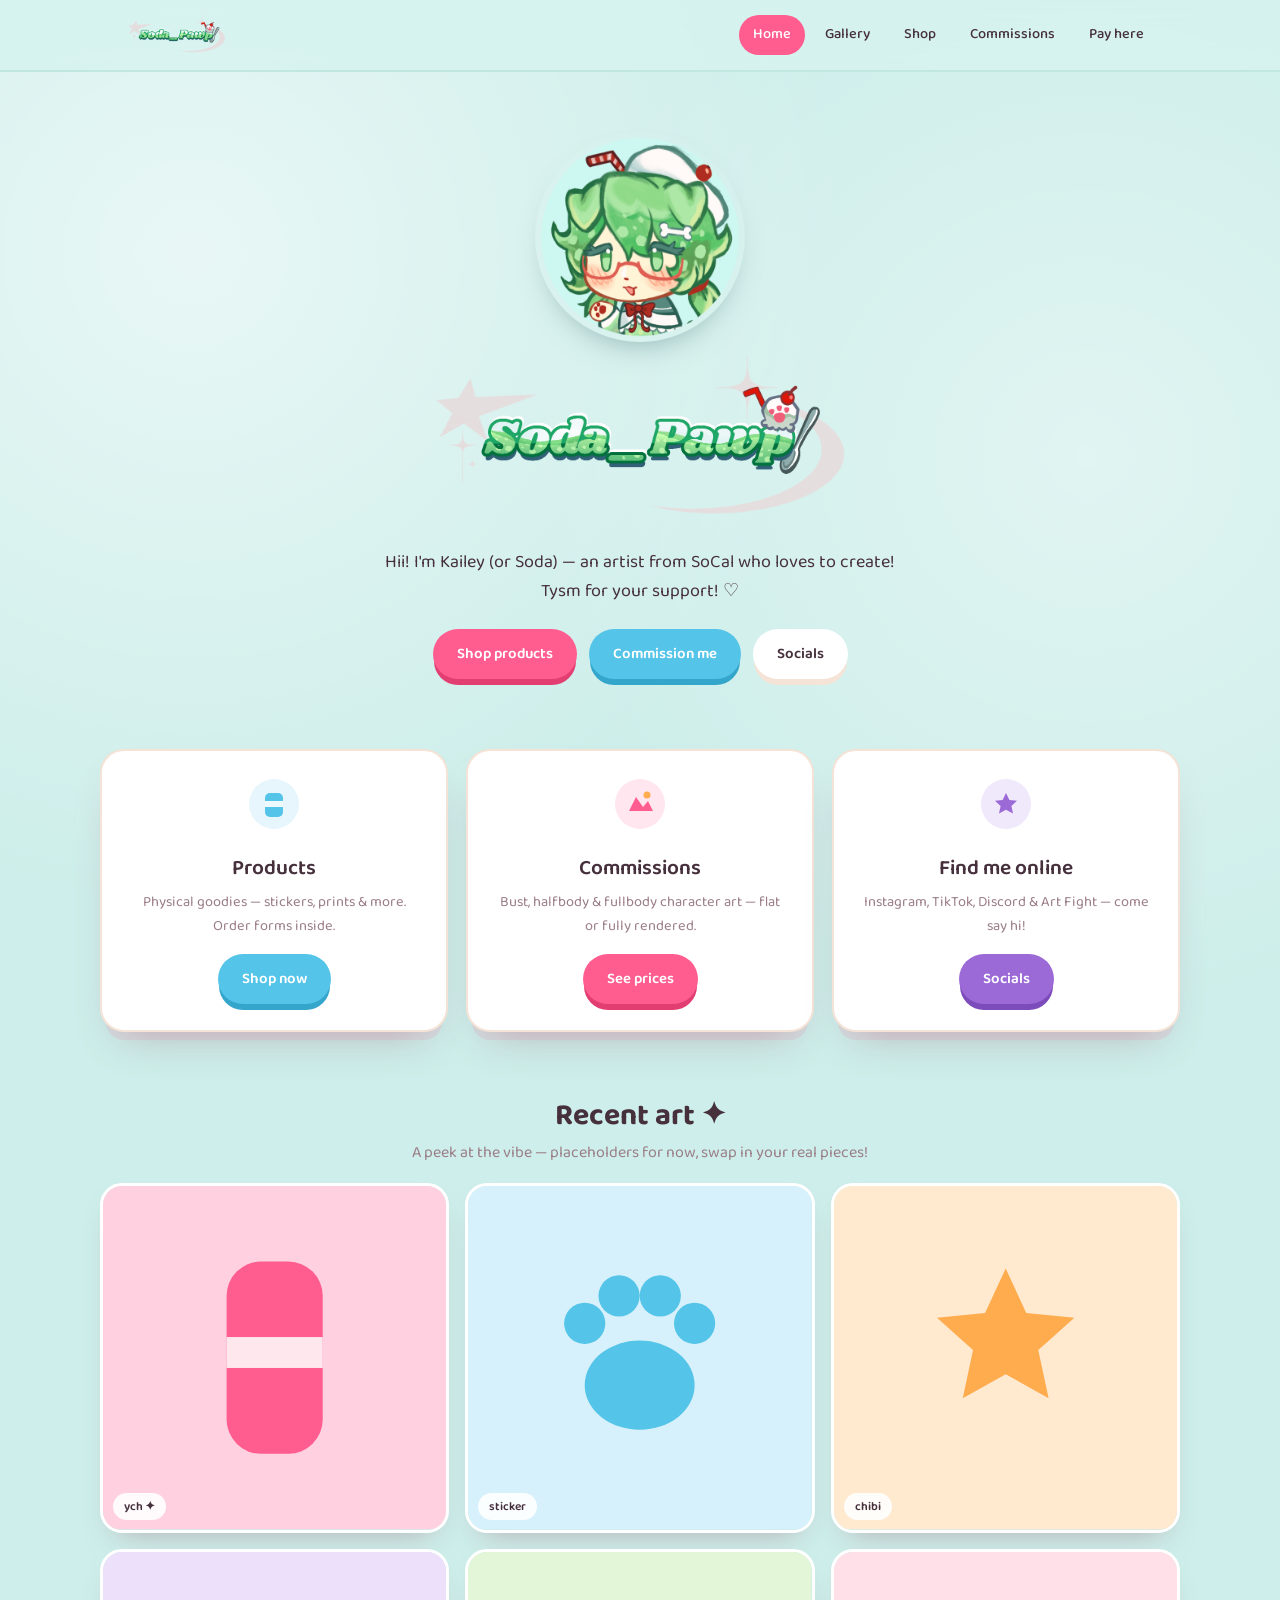
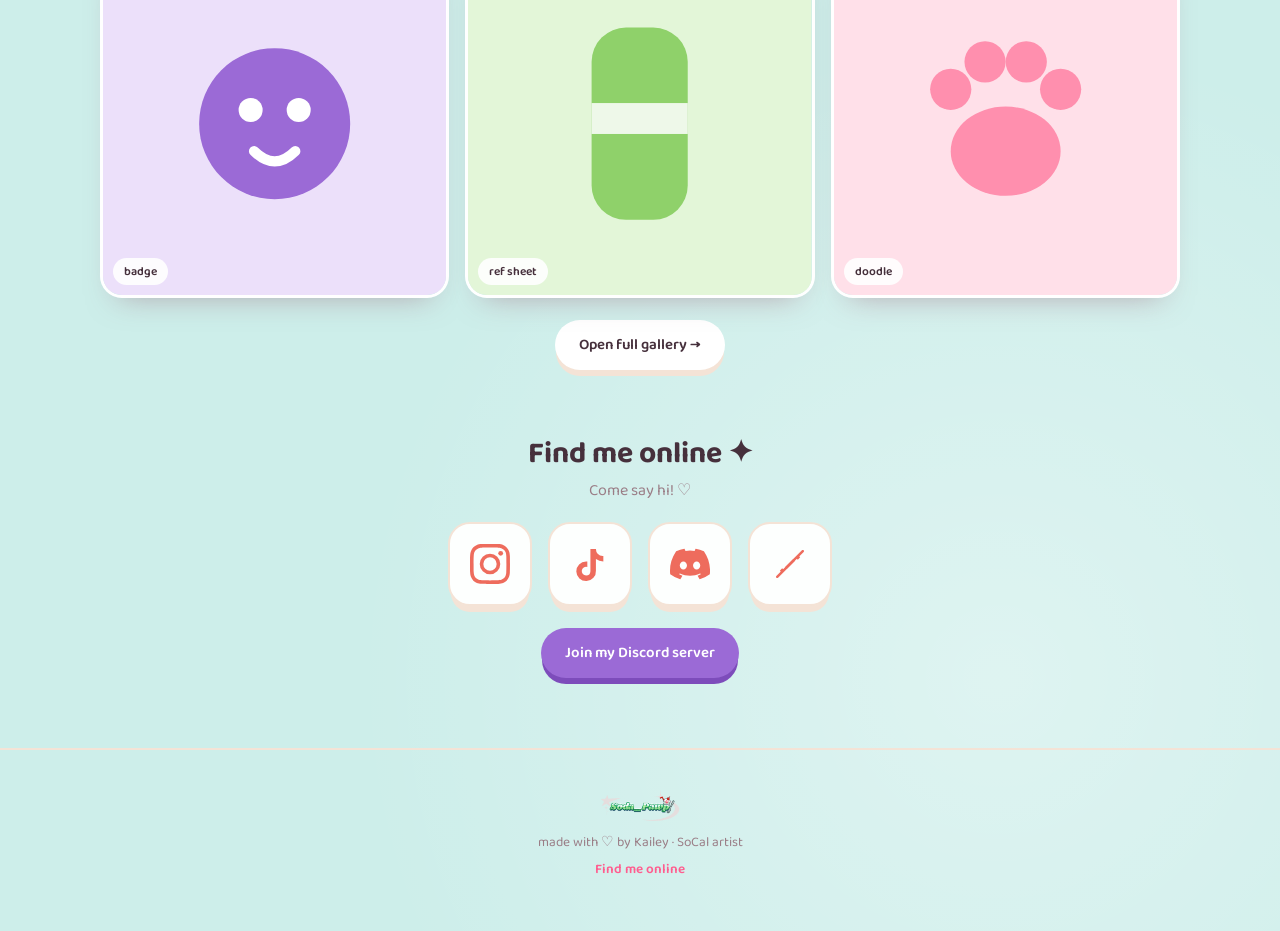
==== commit 544c07b1: "Add files via upload" ====
--- a/index.html
+++ b/index.html
@@ -30,8 +30,8 @@
     <nav class="nav">
       <a href="index.html" class="active">Home</a>
       <a href="gallery.html">Gallery</a>
+      <a href="shop.html">Shop</a>
       <a href="commissions.html">Commissions</a>
-      <a href="shop.html">Shop</a>
       <a href="pay.html">Pay here</a>
     </nav>
   </div>
@@ -58,25 +58,25 @@
     <h1 style="display:none">Soda <span class="pop">Pawp</span></h1>
     <p class="lede">Hii! I'm Kailey (or Soda) — an artist from SoCal who loves to create! Tysm for your support! ♡</p>
     <div class="cta-row">
-      <a class="btn btn-cherry" href="commissions.html">Commission me</a>
-      <a class="btn btn-blue" href="shop.html">Shop products</a>
-      <a class="btn btn-ghost" href="gallery.html">See the art</a>
+      <a class="btn btn-cherry" href="shop.html">Shop products</a>
+      <a class="btn btn-blue" href="commissions.html">Commission me</a>
+      <a class="btn btn-ghost" href="#socials">Socials</a>
     </div>
   </section>
 
   <section class="section wrap">
     <div class="cards">
       <div class="card">
+        <svg class="ico" viewBox="0 0 54 54"><circle cx="27" cy="27" r="25" fill="#e6f6fc"/><rect x="18" y="16" width="18" height="24" rx="5" fill="#54c4e8"/><rect x="18" y="24" width="18" height="6" fill="#fff" opacity=".9"/></svg>
+        <h3>Products</h3>
+        <p>Physical goodies — stickers, prints &amp; more. Order forms inside.</p>
+        <a class="btn btn-blue" href="shop.html">Shop now</a>
+      </div>
+      <div class="card">
         <svg class="ico" viewBox="0 0 54 54"><circle cx="27" cy="27" r="25" fill="#ffe6ef"/><path d="M16 34 L23 20 L30 30 L35 24 L40 34 Z" fill="#ff5d8f"/><circle cx="34" cy="18" r="3.5" fill="#ffac4f"/></svg>
         <h3>Commissions</h3>
         <p>Bust, halfbody &amp; fullbody character art — flat or fully rendered.</p>
         <a class="btn btn-cherry" href="commissions.html">See prices</a>
-      </div>
-      <div class="card">
-        <svg class="ico" viewBox="0 0 54 54"><circle cx="27" cy="27" r="25" fill="#e6f6fc"/><rect x="18" y="16" width="18" height="24" rx="5" fill="#54c4e8"/><rect x="18" y="24" width="18" height="6" fill="#fff" opacity=".9"/></svg>
-        <h3>Products</h3>
-        <p>Physical goodies — stickers, prints &amp; more. Order forms inside.</p>
-        <a class="btn btn-blue" href="shop.html">Shop now</a>
       </div>
       <div class="card">
         <svg class="ico" viewBox="0 0 54 54"><circle cx="27" cy="27" r="25" fill="#f0e8fb"/><path d="M27 16 l3.4 7 7.6 .8 -5.6 5.2 1.6 7.5 -7-3.8 -7 3.8 1.6-7.5 -5.6-5.2 7.6-.8 Z" fill="#9b6ad6"/></svg>
@@ -118,7 +118,7 @@
       </a>
     </div>
     <div class="row-btns" style="margin-top:22px;">
-      <a class="btn btn-grape" href="https://discord.gg/8Wh9SK5pm" target="_blank" rel="noopener">Join my Discord server</a>
+      <a class="btn btn-grape" href="https://discord.gg/wv8xgqnepA" target="_blank" rel="noopener">Join my Discord server</a>
     </div>
   </section>
 </main>
